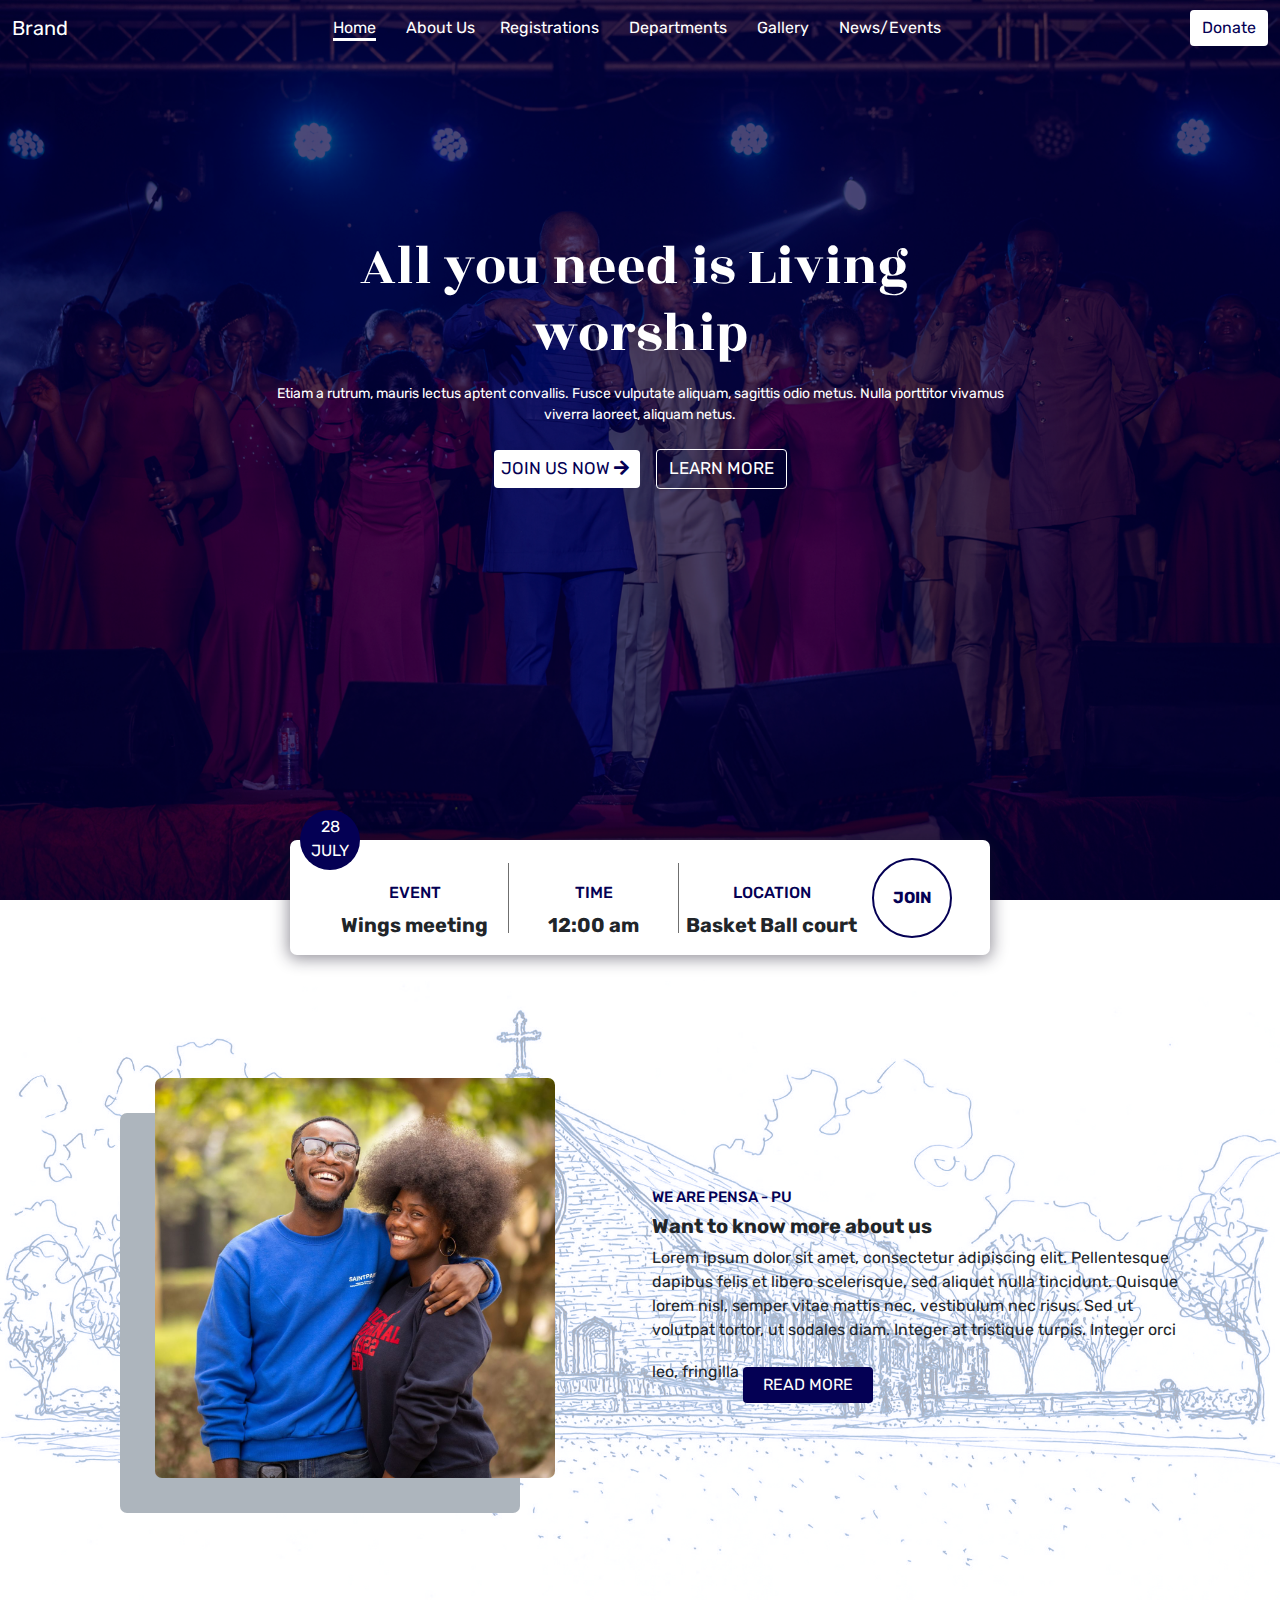
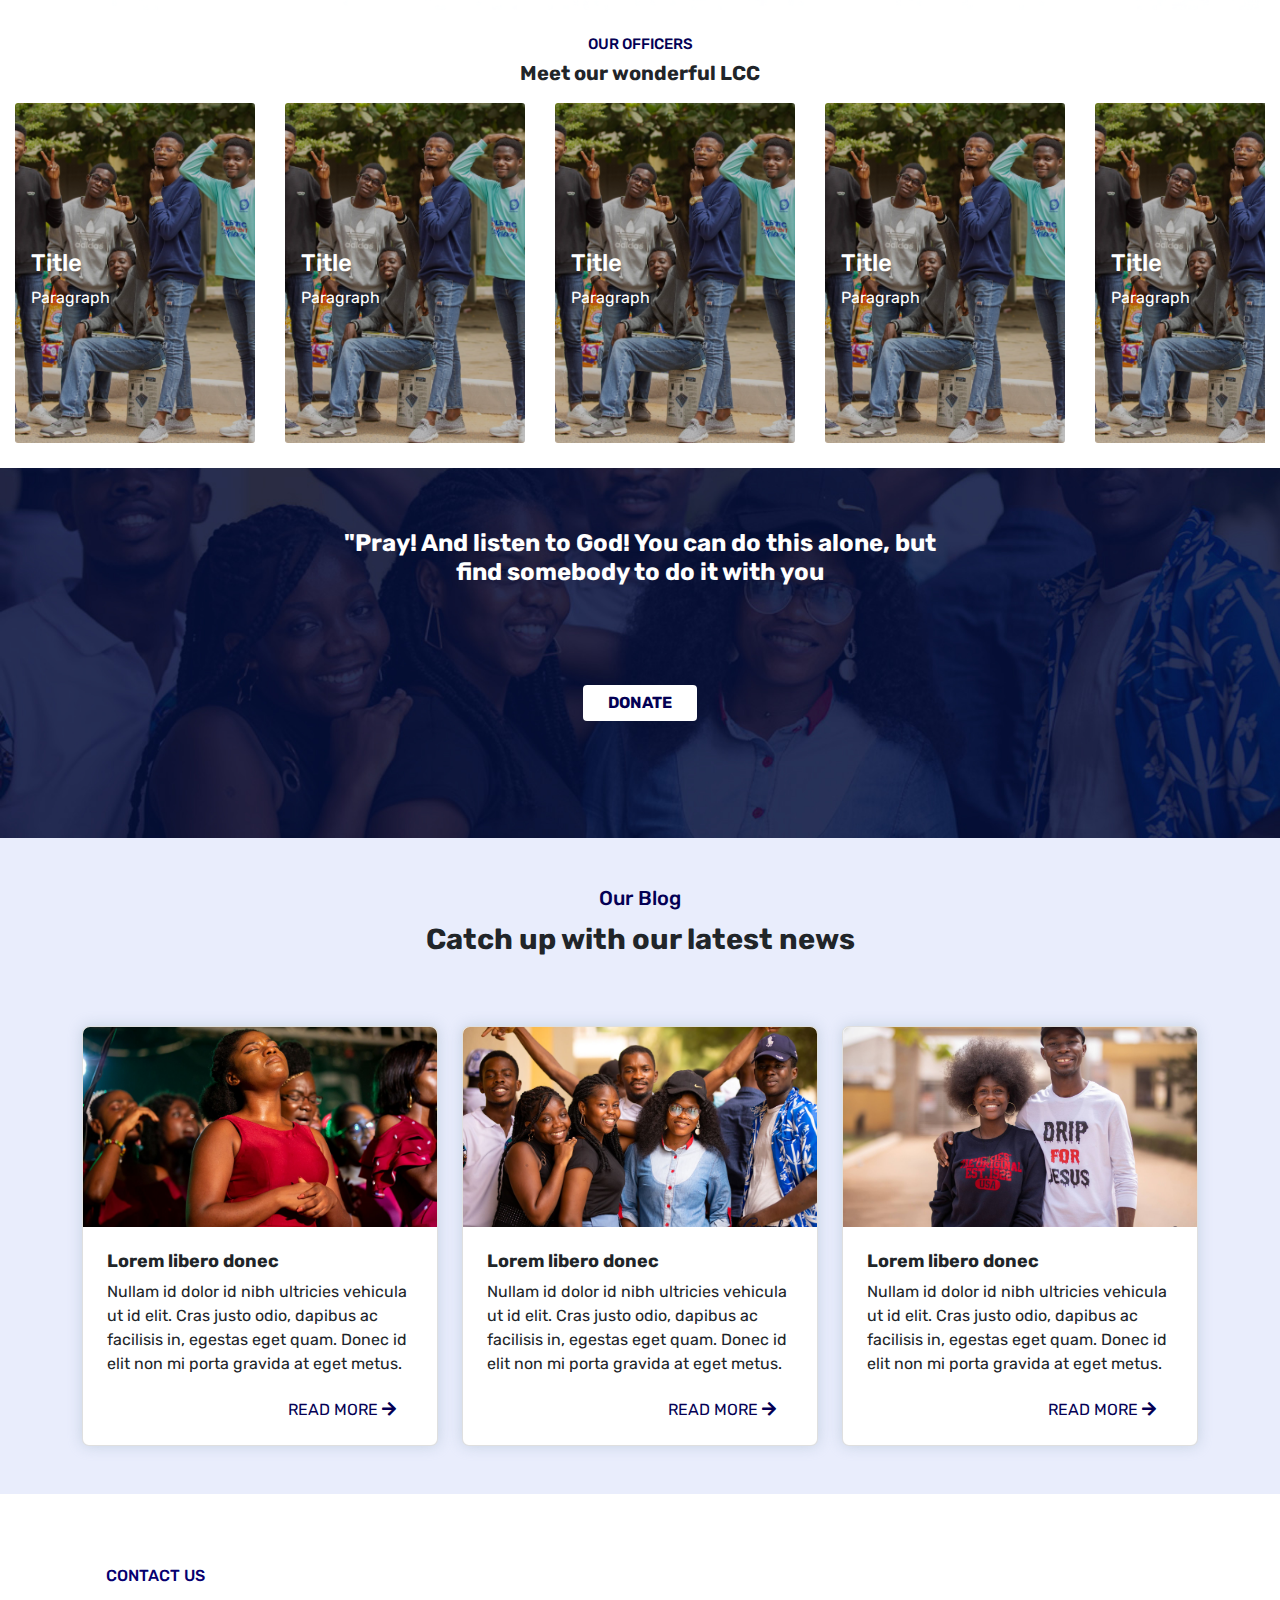
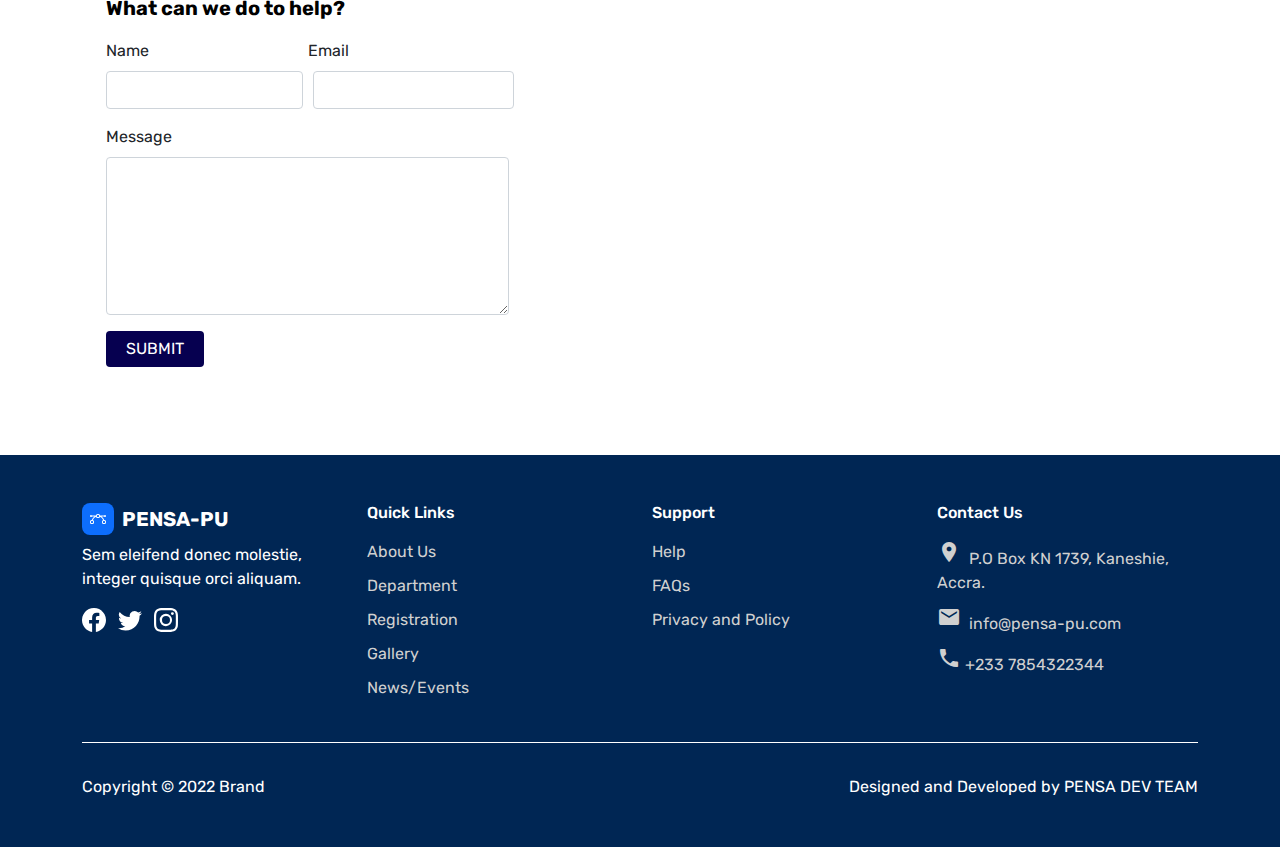
==== index.html @ 888c059c "new file:   assets/bootstrap/css/bootstrap.min.css 	new file:   assets/bootstrap/js/bootstrap.min.js" ====
<!DOCTYPE html>
<html lang="en" style="width: 100%;">

<head>
    <meta charset="utf-8">
    <meta name="viewport" content="width=device-width, initial-scale=1.0, shrink-to-fit=no">
    <title>PENSA PU</title>
    <link rel="stylesheet" href="assets/bootstrap/css/bootstrap.min.css">
    <link rel="stylesheet" href="https://fonts.googleapis.com/css?family=Abril+Fatface&amp;display=swap">
    <link rel="stylesheet" href="https://fonts.googleapis.com/css?family=Rozha+One&amp;display=swap">
    <link rel="stylesheet" href="https://fonts.googleapis.com/css?family=Rubik&amp;display=swap">
    <link rel="stylesheet" href="assets/fonts/fontawesome-all.min.css">
    <link rel="stylesheet" href="assets/fonts/material-icons.min.css">
    <link rel="stylesheet" href="assets/css/Articles-Cards.css">
    <link rel="stylesheet" href="assets/css/Footer-Multi-Column.css">
    <link rel="stylesheet" href="assets/css/styles.css">
</head>

<body>
    <section style="width: 100%;display: flex;align-items: center;justify-content: center;flex-direction: column;">
        <section id="banner">
            <nav class="navbar navbar-light navbar-expand-md">
                <div class="container-fluid"><a class="navbar-brand" href="#" style="color: var(--bs-white);">Brand</a><button data-bs-toggle="collapse" class="navbar-toggler" data-bs-target="#navcol-1"><span class="visually-hidden">Toggle navigation</span><span class="navbar-toggler-icon"></span></button>
                    <div class="collapse navbar-collapse" id="navcol-1">
                        <ul class="navbar-nav mx-auto">
                            <li class="nav-item"><a class="nav-link active" href="#" style="padding-right: 0px;padding-left: 0px;margin-right: 15px;color: var(--bs-white);">Home</a></li>
                            <li class="nav-item"><a class="nav-link" href="#" style="padding-left: 0px;margin-left: 15px;padding-right: 0px;margin-right: 10px;color: var(--bs-white);">About Us</a></li>
                            <li class="nav-item"><a class="nav-link" href="#" style="padding-left: 0px;padding-right: 0px;margin-right: 15px;margin-left: 15px;color: var(--bs-white);">Registrations</a></li>
                            <li class="nav-item"><a class="nav-link" href="#" style="padding-left: 0px;padding-right: 0px;margin-right: 15px;margin-left: 15px;color: var(--bs-white);">Departments</a></li>
                            <li class="nav-item"><a class="nav-link" href="#" style="padding-right: 0px;padding-left: 0px;margin-right: 15px;margin-left: 15px;color: var(--bs-white);">Gallery</a></li>
                            <li class="nav-item"><a class="nav-link" href="#" style="padding-right: 0px;padding-left: 0px;margin-left: 15px;color: var(--bs-white);">News/Events</a></li>
                        </ul><button class="btn btn-primary" type="button" style="color: #040054;background: #ffffff;border-width: 0px;">Donate</button>
                    </div>
                </div>
            </nav>
            <section class="py-4 py-xl-5" style="margin-top: 130px;">
                <div class="container h-100">
                    <div class="row h-100">
                        <div class="col-md-10 col-xl-8 text-center d-flex d-sm-flex d-md-flex justify-content-center align-items-center mx-auto justify-content-md-start align-items-md-center justify-content-xl-center">
                            <div>
                                <h1 class="mb-3" style="color: rgb(255,255,255);font-family: 'Rozha One', serif;font-size: 55.52px;">All you need is Living&nbsp;<br>worship</h1>
                                <p class="mb-4" style="color: rgb(255,255,255);font-size: 14px;font-family: Rubik, sans-serif;">Etiam a rutrum, mauris lectus aptent convallis. Fusce vulputate aliquam, sagittis odio metus. Nulla porttitor vivamus viverra laoreet, aliquam netus.</p><button class="btn" style="background: rgb(255,255,255);color: #040054;font-family: Rubik, sans-serif;padding-right: 7px;padding-left: 7px;margin-right: 8px;font-size: 17px;border-width: 0px;border-color: #040054;">JOIN US NOW&nbsp;<i class="fas fa-arrow-right"></i>&nbsp;</button><button class="btn right" type="button" style="color: rgb(255,255,255);border-color: var(--bs-white);font-size: 17px;font-family: Rubik, sans-serif;margin-left: 8px;">LEARN MORE</button>
                            </div>
                        </div>
                    </div>
                </div>
            </section>
        </section>
        <div class="news">
            <div style="height: 60px;width: 60px;align-items: center;justify-items: center;display: flex;border-radius: 50%;background-color: #040054;margin-top: -115px;padding: 11px;padding-top: 25px;">
                <p style="font-family: Rubik, sans-serif;color: rgb(255,255,255);text-align: center;">28<br>JULY</p>
            </div>
            <div style="width: 173px;height: 70px;padding: 5px;padding-top: 20px;border-width: 0px;border-style: solid;border-right-width: 1px;border-right-color: rgb(111,111,111);padding-right: 20px;margin-left: -24px;">
                <h6 class="event-title" style="color: rgb(4,0,84);">EVENT</h6>
                <p class="event-details">Wings meeting</p>
            </div>
            <div style="width: 170px;height: 70px;padding: 5px;padding-top: 20px;border-width: 0px;border-style: solid;border-right-width: 1px;border-right-color: #6f6f6f;">
                <h6 style="color: rgb(4,0,84);font-family: Rubik, sans-serif;text-align: center;">TIME</h6>
                <p class="event-details">12:00 am</p>
            </div>
            <div style="width: 185px;height: 70px;padding: 5px;padding-top: 20px;border-width: 0px;border-style: solid;border-right-width: 0px;border-right-color: rgb(0,0,0);">
                <h6 style="color: rgb(4,0,84);font-family: Rubik, sans-serif;text-align: center;">LOCATION</h6>
                <p class="event-details">Basket Ball court</p>
            </div><button class="btn btn-primary" type="button" style="height: 80px;width: 80px;border-radius: 50%;background: transparent;border: 2px solid rgb(4,0,84);margin-left: 8px;justify-content: center;padding-top: 26px;padding-bottom: 26px;color: #040054;text-align: center;font-weight: bold;padding-right: 19px;padding-left: 19px;">JOIN</button>
        </div>
    </section>
    <section class="about-us" style="width: 100%;padding: 15px;background: url(&quot;assets/img/church%20Illustration%203_035225.png&quot;) center / cover no-repeat;">
        <div class="container">
            <div class="row">
                <div class="col-md-6">
                    <div class="image-top">
                        <div class="down-layer"></div>
                        <div class="top-layer"></div>
                    </div>
                </div>
                <div class="col-md-6" style="align-items: center;justify-content: center;display: flex;">
                    <div>
                        <h6 style="font-size: 15px;color: rgb(4,0,84);">WE ARE PENSA - PU</h6>
                        <h5 style="font-weight: bold;">Want to know more about us</h5>Lorem ipsum dolor sit amet, consectetur adipiscing elit. Pellentesque dapibus felis et libero scelerisque, sed aliquet nulla tincidunt. Quisque lorem nisl, semper vitae mattis nec, vestibulum nec risus. Sed ut volutpat tortor, ut sodales diam. Integer at tristique turpis. Integer orci leo, fringilla

<button class="btn btn-primary" type="button" style="background: rgb(4,0,84);margin-top: 25px;padding-right: 20px;padding-left: 20px;border-width: 0px;">READ MORE</button>
                    </div>
                </div>
            </div>
        </div>
    </section>
    <section style="padding: 15px;">
        <div style="width: 100%;display: flex;flex-direction: column;align-items: center;padding: 10px;">
            <h6 style="font-size: 15px;color: #040054;">OUR OFFICERS</h6>
            <h5 style="font-weight: bold;">Meet our wonderful LCC</h5>
        </div>
        <div class="image-scroll">
            <div class="card overlay"><img class="card-img w-100 d-block" src="assets/img/casual%20sunday-10.jpg">
                <div class="card-img-overlay text-overlay" style="top: 130px;">
                    <h4 style="color: var(--bs-white);">Title</h4>
                    <p style="color: var(--bs-white);">Paragraph</p>
                </div>
            </div>
            <div class="card overlay"><img class="card-img w-100 d-block" src="assets/img/casual%20sunday-10.jpg">
                <div class="card-img-overlay text-overlay">
                    <h4 style="color: var(--bs-white);">Title</h4>
                    <p style="color: var(--bs-white);">Paragraph</p>
                </div>
            </div>
            <div class="card overlay"><img class="card-img w-100 d-block" src="assets/img/casual%20sunday-10.jpg">
                <div class="card-img-overlay text-overlay">
                    <h4>Title</h4>
                    <p>Paragraph</p>
                </div>
            </div>
            <div class="card overlay"><img class="card-img w-100 d-block" src="assets/img/casual%20sunday-10.jpg">
                <div class="card-img-overlay text-overlay">
                    <h4>Title</h4>
                    <p>Paragraph</p>
                </div>
            </div>
            <div class="card overlay"><img class="card-img w-100 d-block" src="assets/img/casual%20sunday-10.jpg">
                <div class="card-img-overlay text-overlay">
                    <h4>Title</h4>
                    <p>Paragraph</p>
                </div>
            </div>
            <div class="card overlay"><img class="card-img w-100 d-block" src="assets/img/casual%20sunday-10.jpg">
                <div class="card-img-overlay text-overlay">
                    <h4>Title</h4>
                    <p>Paragraph</p>
                </div>
            </div>
            <div class="card overlay"><img class="card-img w-100 d-block" src="assets/img/casual%20sunday-10.jpg">
                <div class="card-img-overlay text-overlay">
                    <h4>Title</h4>
                    <p>Paragraph</p>
                </div>
            </div>
        </div>
    </section>
    <section style="width: 100%;height: 370px;display: flex;flex-direction: column;">
        <div class="donate-image"></div>
        <div class="donate-container" style="color: var(--bs-white);margin-top: -309px;">
            <h4 style="text-align: center;font-weight: bold;">"Pray! And listen to God! You can do this alone, but<br>find somebody to do it with you</h4><button class="btn" type="button" style="background: #ffffff;border-style: none;margin-top: 90px;color: #040054;padding-right: 25px;padding-left: 25px;font-weight: bold;">DONATE</button>
        </div>
    </section>
    <section style="width: 100%;background: #e9edfc;">
        <div class="container py-4 py-xl-5">
            <div class="row mb-5">
                <div class="col-md-8 col-xl-6 text-center mx-auto">
                    <h5 style="color: #040054;">Our Blog</h5>
                    <p class="w-lg-50" style="font-size: 29px;font-weight: bold;">Catch up with our latest news</p>
                </div>
            </div>
            <div class="row gy-4 row-cols-1 row-cols-md-2 row-cols-xl-3">
                <div class="col">
                    <div class="card thumbnail" style="box-shadow: 0px 0px 14px rgba(156,177,198,0.48);"><img class="card-img-top w-100 d-block fit-cover" style="height: 200px;border-top-left-radius: 7px;border-top-right-radius: 7px;" src="assets/img/GloryFest%202021_144.jpg">
                        <div class="card-body p-4">
                            <h4 class="card-title" style="font-size: 18px;font-weight: bold;">Lorem libero donec</h4>
                            <p class="card-text">Nullam id dolor id nibh ultricies vehicula ut id elit. Cras justo odio, dapibus ac facilisis in, egestas eget quam. Donec id elit non mi porta gravida at eget metus.</p>
                            <div style="float: right;"><button class="btn btn-primary" type="button" style="color: #040054;background: var(--bs-white);border-style: none;width: 142px;">READ MORE&nbsp;<i class="fas fa-arrow-right"></i></button></div>
                        </div>
                    </div>
                </div>
                <div class="col">
                    <div class="card thumbnail" style="box-shadow: 0px 0px 14px rgba(156,177,198,0.48);"><img class="card-img-top w-100 d-block fit-cover" style="height: 200px;border-top-left-radius: 7px;border-top-right-radius: 7px;" src="assets/img/IMG_6156.jpg">
                        <div class="card-body p-4">
                            <h4 class="card-title" style="font-size: 18px;font-weight: bold;">Lorem libero donec</h4>
                            <p class="card-text">Nullam id dolor id nibh ultricies vehicula ut id elit. Cras justo odio, dapibus ac facilisis in, egestas eget quam. Donec id elit non mi porta gravida at eget metus.</p>
                            <div style="float: right;"><button class="btn btn-primary" type="button" style="color: #040054;background: var(--bs-white);border-style: none;width: 142px;">READ MORE&nbsp;<i class="fas fa-arrow-right"></i></button></div>
                        </div>
                    </div>
                </div>
                <div class="col">
                    <div class="card thumbnail" style="box-shadow: 0px 0px 14px rgba(156,177,198,0.48);"><img class="card-img-top w-100 d-block fit-cover" style="height: 200px;border-top-left-radius: 7px;border-top-right-radius: 7px;" src="assets/img/IMG_6501.jpg">
                        <div class="card-body p-4">
                            <h4 class="card-title" style="font-size: 18px;font-weight: bold;">Lorem libero donec</h4>
                            <p class="card-text">Nullam id dolor id nibh ultricies vehicula ut id elit. Cras justo odio, dapibus ac facilisis in, egestas eget quam. Donec id elit non mi porta gravida at eget metus.</p>
                            <div style="float: right;"><button class="btn btn-primary" type="button" style="color: #040054;background: var(--bs-white);border-style: none;width: 142px;">READ MORE&nbsp;<i class="fas fa-arrow-right"></i></button></div>
                        </div>
                    </div>
                </div>
            </div>
        </div>
    </section>
    <section style="width: 100%;">
        <section class="position-relative py-4 py-xl-5">
            <div class="container position-relative">
                <div class="row">
                    <div class="col-md-6 col-xl-5">
                        <div>
                            <form class="p-3 p-xl-4" method="post">
                                <h6 style="color: rgb(6,0,112);">CONTACT US</h6>
                                <p class="text-muted contact_us" style="font-size: 20px;font-weight: bold;">What can we do to help?</p>
                                <div style="display: flex;align-items: center;justify-content: space-between;">
                                    <div class="mb-3" style="margin-right: 5px;"><label class="form-label" for="name">Name</label><input class="form-control" type="text" id="name" name="name"></div>
                                    <div class="mb-3"><label class="form-label" for="email">Email</label><input class="form-control" type="email" id="email" name="email" style="margin-left: 5px;"></div>
                                </div>
                                <div class="mb-3"><label class="form-label" for="message">Message</label><textarea class="form-control" id="message" name="message" rows="6"></textarea></div>
                                <div class="mb-3"><button class="btn btn-primary" type="submit" style="background: rgb(6,0,80);border-style: none;padding-right: 20px;padding-left: 20px;">SUBMIT</button></div>
                            </form>
                        </div>
                    </div>
                    <div class="col-xl-6 offset-xl-1"><iframe allowfullscreen="" frameborder="0" loading="lazy" src="https://www.google.com/maps/embed/v1/place?key=AIzaSyAhv3pfiqDuonpS5TIhpDbh3Dv4DKZi6qI&amp;q=Pentecost+University%2CAccra%2C+Ghana&amp;zoom=13" width="100%" height="100%"></iframe></div>
                </div>
            </div>
        </section>
    </section>
    <footer style="width: 100%;background: #002654;color: rgb(255,255,255);">
        <div class="container py-4 py-lg-5" style="color: #ffffff;">
            <div class="row justify-content-center">
                <div class="col">
                    <div class="fw-bold d-flex align-items-center mb-2"><span class="bs-icon-sm bs-icon-rounded bs-icon-primary d-flex justify-content-center align-items-center bs-icon me-2"><svg xmlns="http://www.w3.org/2000/svg" width="1em" height="1em" fill="currentColor" viewBox="0 0 16 16" class="bi bi-bezier">
                                <path fill-rule="evenodd" d="M0 10.5A1.5 1.5 0 0 1 1.5 9h1A1.5 1.5 0 0 1 4 10.5v1A1.5 1.5 0 0 1 2.5 13h-1A1.5 1.5 0 0 1 0 11.5v-1zm1.5-.5a.5.5 0 0 0-.5.5v1a.5.5 0 0 0 .5.5h1a.5.5 0 0 0 .5-.5v-1a.5.5 0 0 0-.5-.5h-1zm10.5.5A1.5 1.5 0 0 1 13.5 9h1a1.5 1.5 0 0 1 1.5 1.5v1a1.5 1.5 0 0 1-1.5 1.5h-1a1.5 1.5 0 0 1-1.5-1.5v-1zm1.5-.5a.5.5 0 0 0-.5.5v1a.5.5 0 0 0 .5.5h1a.5.5 0 0 0 .5-.5v-1a.5.5 0 0 0-.5-.5h-1zM6 4.5A1.5 1.5 0 0 1 7.5 3h1A1.5 1.5 0 0 1 10 4.5v1A1.5 1.5 0 0 1 8.5 7h-1A1.5 1.5 0 0 1 6 5.5v-1zM7.5 4a.5.5 0 0 0-.5.5v1a.5.5 0 0 0 .5.5h1a.5.5 0 0 0 .5-.5v-1a.5.5 0 0 0-.5-.5h-1z"></path>
                                <path d="M6 4.5H1.866a1 1 0 1 0 0 1h2.668A6.517 6.517 0 0 0 1.814 9H2.5c.123 0 .244.015.358.043a5.517 5.517 0 0 1 3.185-3.185A1.503 1.503 0 0 1 6 5.5v-1zm3.957 1.358A1.5 1.5 0 0 0 10 5.5v-1h4.134a1 1 0 1 1 0 1h-2.668a6.517 6.517 0 0 1 2.72 3.5H13.5c-.123 0-.243.015-.358.043a5.517 5.517 0 0 0-3.185-3.185z"></path>
                            </svg></span><span style="font-size: 20px;">PENSA-PU</span></div>
                    <p class="text-muted copyright">Sem eleifend donec molestie, integer quisque orci aliquam.</p>
                    <ul class="list-inline mb-0">
                        <li class="list-inline-item"><svg xmlns="http://www.w3.org/2000/svg" width="1em" height="1em" fill="currentColor" viewBox="0 0 16 16" class="bi bi-facebook" style="font-size: 24px;">
                                <path d="M16 8.049c0-4.446-3.582-8.05-8-8.05C3.58 0-.002 3.603-.002 8.05c0 4.017 2.926 7.347 6.75 7.951v-5.625h-2.03V8.05H6.75V6.275c0-2.017 1.195-3.131 3.022-3.131.876 0 1.791.157 1.791.157v1.98h-1.009c-.993 0-1.303.621-1.303 1.258v1.51h2.218l-.354 2.326H9.25V16c3.824-.604 6.75-3.934 6.75-7.951z"></path>
                            </svg></li>
                        <li class="list-inline-item"><svg xmlns="http://www.w3.org/2000/svg" width="1em" height="1em" fill="currentColor" viewBox="0 0 16 16" class="bi bi-twitter" style="font-size: 24px;">
                                <path d="M5.026 15c6.038 0 9.341-5.003 9.341-9.334 0-.14 0-.282-.006-.422A6.685 6.685 0 0 0 16 3.542a6.658 6.658 0 0 1-1.889.518 3.301 3.301 0 0 0 1.447-1.817 6.533 6.533 0 0 1-2.087.793A3.286 3.286 0 0 0 7.875 6.03a9.325 9.325 0 0 1-6.767-3.429 3.289 3.289 0 0 0 1.018 4.382A3.323 3.323 0 0 1 .64 6.575v.045a3.288 3.288 0 0 0 2.632 3.218 3.203 3.203 0 0 1-.865.115 3.23 3.23 0 0 1-.614-.057 3.283 3.283 0 0 0 3.067 2.277A6.588 6.588 0 0 1 .78 13.58a6.32 6.32 0 0 1-.78-.045A9.344 9.344 0 0 0 5.026 15z"></path>
                            </svg></li>
                        <li class="list-inline-item"><svg xmlns="http://www.w3.org/2000/svg" width="1em" height="1em" fill="currentColor" viewBox="0 0 16 16" class="bi bi-instagram" style="font-size: 24px;">
                                <path d="M8 0C5.829 0 5.556.01 4.703.048 3.85.088 3.269.222 2.76.42a3.917 3.917 0 0 0-1.417.923A3.927 3.927 0 0 0 .42 2.76C.222 3.268.087 3.85.048 4.7.01 5.555 0 5.827 0 8.001c0 2.172.01 2.444.048 3.297.04.852.174 1.433.372 1.942.205.526.478.972.923 1.417.444.445.89.719 1.416.923.51.198 1.09.333 1.942.372C5.555 15.99 5.827 16 8 16s2.444-.01 3.298-.048c.851-.04 1.434-.174 1.943-.372a3.916 3.916 0 0 0 1.416-.923c.445-.445.718-.891.923-1.417.197-.509.332-1.09.372-1.942C15.99 10.445 16 10.173 16 8s-.01-2.445-.048-3.299c-.04-.851-.175-1.433-.372-1.941a3.926 3.926 0 0 0-.923-1.417A3.911 3.911 0 0 0 13.24.42c-.51-.198-1.092-.333-1.943-.372C10.443.01 10.172 0 7.998 0h.003zm-.717 1.442h.718c2.136 0 2.389.007 3.232.046.78.035 1.204.166 1.486.275.373.145.64.319.92.599.28.28.453.546.598.92.11.281.24.705.275 1.485.039.843.047 1.096.047 3.231s-.008 2.389-.047 3.232c-.035.78-.166 1.203-.275 1.485a2.47 2.47 0 0 1-.599.919c-.28.28-.546.453-.92.598-.28.11-.704.24-1.485.276-.843.038-1.096.047-3.232.047s-2.39-.009-3.233-.047c-.78-.036-1.203-.166-1.485-.276a2.478 2.478 0 0 1-.92-.598 2.48 2.48 0 0 1-.6-.92c-.109-.281-.24-.705-.275-1.485-.038-.843-.046-1.096-.046-3.233 0-2.136.008-2.388.046-3.231.036-.78.166-1.204.276-1.486.145-.373.319-.64.599-.92.28-.28.546-.453.92-.598.282-.11.705-.24 1.485-.276.738-.034 1.024-.044 2.515-.045v.002zm4.988 1.328a.96.96 0 1 0 0 1.92.96.96 0 0 0 0-1.92zm-4.27 1.122a4.109 4.109 0 1 0 0 8.217 4.109 4.109 0 0 0 0-8.217zm0 1.441a2.667 2.667 0 1 1 0 5.334 2.667 2.667 0 0 1 0-5.334z"></path>
                            </svg></li>
                    </ul>
                </div>
                <div class="col-sm-4 col-md-3 text-center text-lg-start d-flex flex-column item">
                    <h3 class="fs-6">Quick Links</h3>
                    <ul class="list-unstyled">
                        <li class="footer"><a class="link-secondary" href="#">About Us</a></li>
                        <li class="footer"><a class="link-secondary" href="#">Department</a></li>
                        <li class="footer"><a class="link-secondary" href="#">Registration</a></li>
                        <li class="footer"><a class="link-secondary" href="#">Gallery</a></li>
                        <li class="footer"><a class="link-secondary" href="#">News/Events</a></li>
                    </ul>
                </div>
                <div class="col-sm-4 col-md-3 text-center text-lg-start d-flex flex-column item">
                    <h3 class="fs-6">Support</h3>
                    <ul class="list-unstyled">
                        <li class="footer"><a class="link-secondary" href="#">Help</a></li>
                        <li class="footer"><a class="link-secondary" href="#">FAQs</a></li>
                        <li class="footer"><a class="link-secondary" href="#">Privacy and Policy</a></li>
                    </ul>
                </div>
                <div class="col-sm-4 col-md-3 text-center text-lg-start d-flex flex-column item">
                    <h3 class="fs-6">Contact Us</h3>
                    <ul class="list-unstyled">
                        <li class="footer"><a class="link-secondary" href="#"><i class="material-icons">location_on</i>&nbsp; P.O Box KN 1739, Kaneshie, Accra.</a></li>
                        <li class="footer"><a class="link-secondary" href="#"><i class="material-icons">email</i>&nbsp; info@pensa-pu.com</a></li>
                        <li class="footer"><a class="link-secondary" href="#"><i class="material-icons">call</i>&nbsp;+233 7854322344</a></li>
                    </ul>
                </div>
            </div>
            <hr style="opacity: 1;color: #ffffff;">
            <div class="d-flex justify-content-between align-items-center pt-3">
                <p class="text-muted mb-0 footer">Copyright © 2022 Brand</p>
                <p class="text-muted mb-0 footer">Designed and Developed by PENSA DEV TEAM</p>
            </div>
        </div>
    </footer>
    <script src="assets/bootstrap/js/bootstrap.min.js"></script>
</body>

</html>
---- assets/css/Articles-Cards.css ----
.fit-cover {
  object-fit: cover;
}

.thumbnail {
  border-radius: 7px;
}

.thumbnail {
  border-radius: 7px;
}

.thumbnail {
  border-radius: 7px;
  height: 420px;
}
---- assets/css/Footer-Multi-Column.css ----
.bs-icon {
  --bs-icon-size: .75rem;
  display: flex;
  flex-shrink: 0;
  justify-content: center;
  align-items: center;
  font-size: var(--bs-icon-size);
  width: calc(var(--bs-icon-size) * 2);
  height: calc(var(--bs-icon-size) * 2);
  color: var(--bs-primary);
}

.bs-icon-xs {
  --bs-icon-size: 1rem;
  width: calc(var(--bs-icon-size) * 1.5);
  height: calc(var(--bs-icon-size) * 1.5);
}

.bs-icon-sm {
  --bs-icon-size: 1rem;
}

.bs-icon-md {
  --bs-icon-size: 1.5rem;
}

.bs-icon-lg {
  --bs-icon-size: 2rem;
}

.bs-icon-xl {
  --bs-icon-size: 2.5rem;
}

.bs-icon.bs-icon-primary {
  color: var(--bs-white);
  background: var(--bs-primary);
}

.bs-icon.bs-icon-primary-light {
  color: var(--bs-primary);
  background: rgba(var(--bs-primary-rgb), .2);
}

.bs-icon.bs-icon-semi-white {
  color: var(--bs-primary);
  background: rgba(255, 255, 255, .5);
}

.bs-icon.bs-icon-rounded {
  border-radius: .5rem;
}

.bs-icon.bs-icon-circle {
  border-radius: 50%;
}

.text-muted.copyright {
  --bs-text-opacity: 1;
  color: #ffffff!important;
}

.list-unstyled {
  padding-left: 0;
  list-style: none;
}
---- assets/css/styles.css ----
a.nav-link.otherpages:hover::before {
  transform: scaleX(1);
}

a.nav-link.otherpages::before {
  content: '';
  position: absolute;
  width: 100%;
  height: 3px;
  bottom: 7px;
  left: 0px;
  background-color: #040054;
  transform: scaleX(0);
  transition: transform 0.3s ease;
}

a.nav-link.active.otherpages::before {
  content: '';
  position: absolute;
  width: 100%;
  height: 3px;
  bottom: 7px;
  left: 0px;
  background-color: #040054;
  transform: scaleX(1);
  transition: transform 0.3s ease;
}

a.nav-link:hover::before {
  transform: scaleX(1);
}

a.nav-link::before {
  content: '';
  position: absolute;
  width: 100%;
  height: 3px;
  bottom: 7px;
  left: 0px;
  background-color: #ffffff;
  transform: scaleX(0);
  transition: transform 0.3s ease;
}

a.nav-link.active::before {
  content: '';
  position: absolute;
  width: 100%;
  height: 3px;
  bottom: 7px;
  left: 0px;
  background-color: #ffffff;
  transform: scaleX(1);
  transition: transform 0.3s ease;
}

#banner {
  width: 100%;
  height: 100vh;
}

.navbar-light .navbar-nav .nav-link.active, .navbar-light .navbar-nav .show > .nav-link {
  position: relative;
  display: inline-block;
  color: rgba(0,0,0,.9);
}

.navbar-light .navbar-nav .nav-link:focus, .navbar-light .navbar-nav .nav-link:hover {
  color: rgba(0,0,0,.7);
}

.navbar-light .navbar-nav .nav-link {
  position: relative;
  display: inline-block;
}

button.btn.fs-5.py-2.px-4.right:hover {
}

.right:hover {
}

#banner {
  background: url("../../assets/img/image-1.png") center / cover no-repeat;
}

body {
  font-family: 'Rubik';
  width: 100%;
}

.card.overlay {
  margin-right: 30px;
  min-width: 240px;
  border-width: 0px;
  height: 340px;
}

.card-img {
  object-fit: cover;
  object-position: center;
  height: 340px;
  filter: brightness(75%);
}

.donate-container {
  display: flex;
  align-items: center;
  justify-content: center;
  flex-direction: column;
}

.donate-image {
  height: 370px;
  width: 100%;
  background: url("../../assets/img/image-4.jpg") center / cover;
}

.text-muted.contact_us {
  --bs-text-opacity: 1;
  color: #000000!important;
}

.link-secondary {
  color: #d0d0d0;
  text-decoration: none;
  margin-top: 10px;
}

.link-secondary:hover, .link-secondary:focus {
  color: #ffffff;
}

li.footer {
  margin-top: 10px;
  margin-bottom: 10px;
}

.text-muted.mb-0.footer {
  color: #ffffff!important;
}

.image-top {
  display: flex;
  align-items: center;
  justify-content: center;
  height: 600px;
  flex-direction: column;
}

.down-layer {
  background: var(--bs-gray-500);
  height: 300px;
  width: 300px;
  border-radius: 7px;
  margin-bottom: -280px;
  margin-right: 70px;
}

.top-layer {
  background: url(../../assets/img/image-2.jpg) center/ cover no-repeat;
  height: 300px;
  width: 300px;
  border-radius: 7px;
}

@media (min-width: 992px) {
  .down-layer {
    background: var(--bs-gray-500);
    height: 400px;
    width: 400px;
    border-radius: 7px;
    margin-bottom: -435px;
    margin-right: 70px;
  }
}

@media (min-width: 992px) {
  .top-layer {
    background: url(../../assets/img/image-2.jpg) center/ cover no-repeat;
    height: 400px;
    width: 400px;
    border-radius: 7px;
  }
}

.news {
  height: 115px;
  min-height: 100px;
  width: 362px;
  display: flex;
  align-items: center;
  background: var(--bs-white);
  margin-top: -10px;
  box-shadow: 0px 2px 16px 2px rgba(26,22,42,0.46);
  padding: 10px;
  margin-bottom: 25px;
  text-align: center;
}

@media (min-width: 576px) {
  .news {
    width: 540px;
    border-radius: 7px;
    margin-top: -60px;
  }
}

@media (min-width: 768px) {
  .news {
    width: 660px;
  }
}

@media (min-width: 992px) {
  .news {
    width: 700px;
  }
}

.event-details {
  font-weight: bold;
  font-size: 15px;
}

@media (min-width: 768px) {
  .event-details {
    font-weight: bold;
    font-size: 20px;
  }
}

.image-scroll {
  overflow-x: auto;
  display: flex;
  height: 350px;
}

.text-overlay {
  top: 130px;
  color: var(--bs-white);
  height: 100px;
}

.image-scroll::-webkit-scrollbar {
  width: 0px;
}
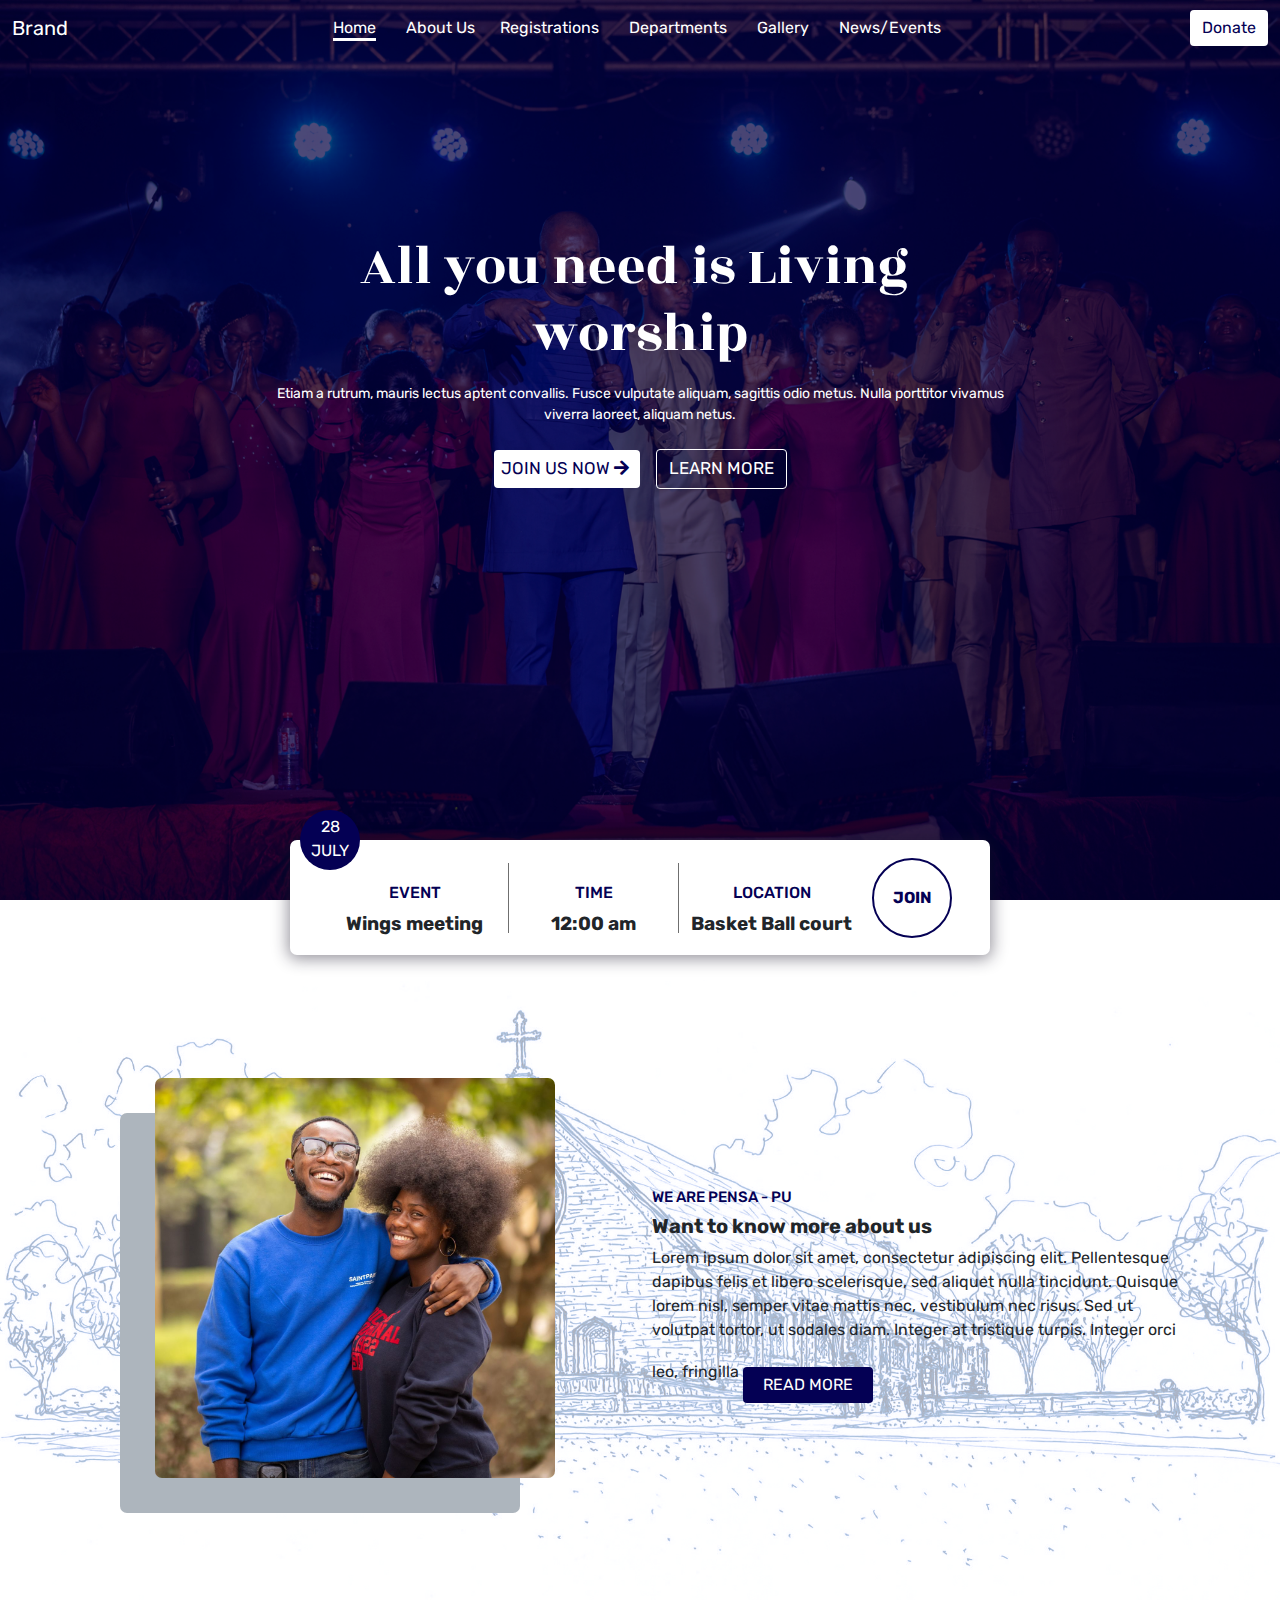
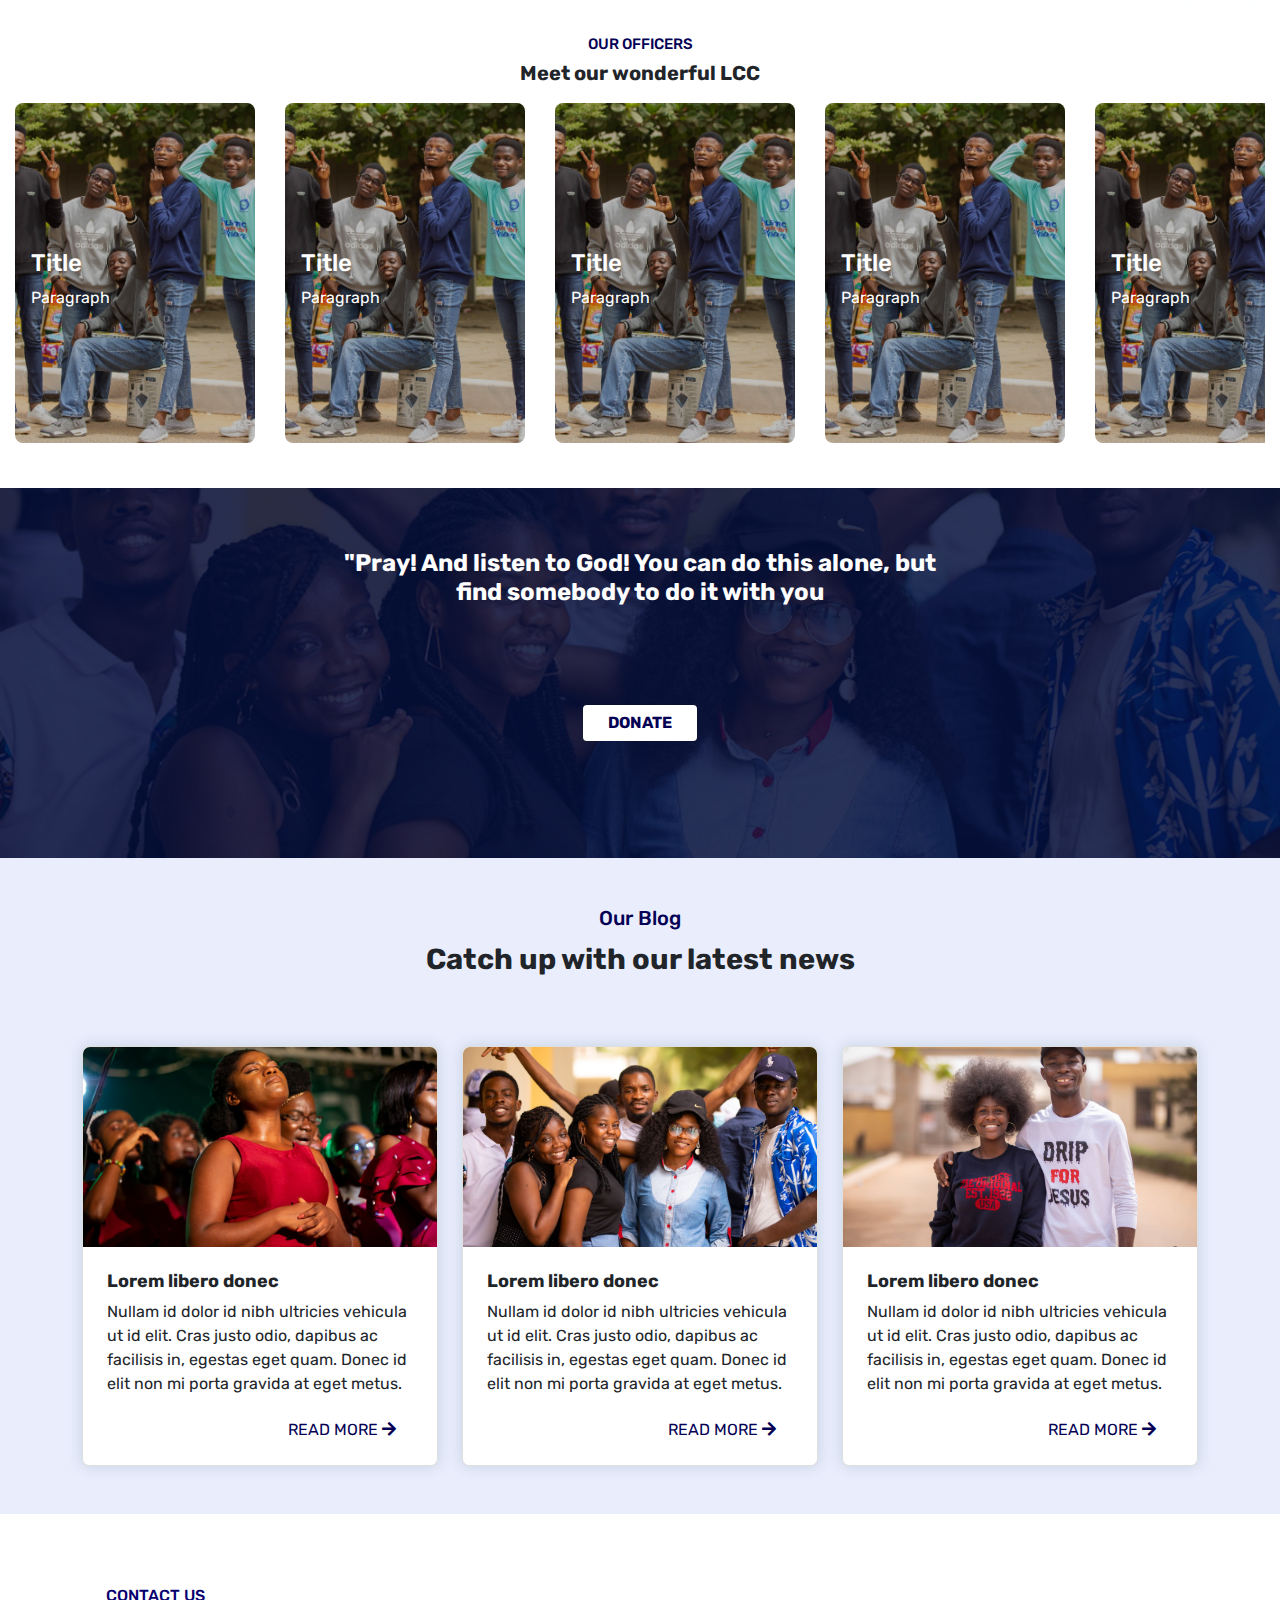
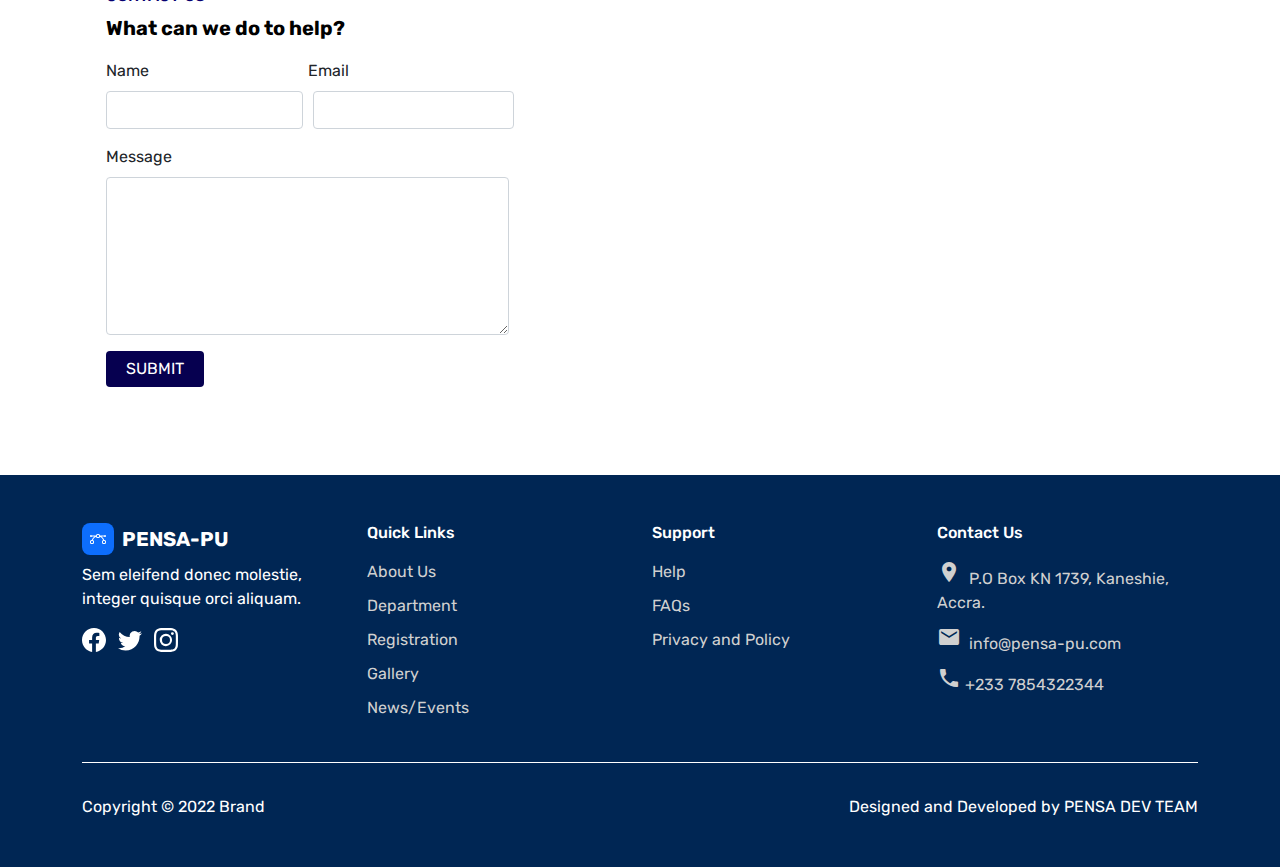
==== commit 2d0f4110: "new file:   about_us.html 	modified:   assets/css/Articles-Cards.css 	new file:   assets/css/Feature" ====
--- a/index.html
+++ b/index.html
@@ -12,6 +12,7 @@
     <link rel="stylesheet" href="assets/fonts/fontawesome-all.min.css">
     <link rel="stylesheet" href="assets/fonts/material-icons.min.css">
     <link rel="stylesheet" href="assets/css/Articles-Cards.css">
+    <link rel="stylesheet" href="assets/css/Features-Image.css">
     <link rel="stylesheet" href="assets/css/Footer-Multi-Column.css">
     <link rel="stylesheet" href="assets/css/styles.css">
 </head>
@@ -20,16 +21,16 @@
     <section style="width: 100%;display: flex;align-items: center;justify-content: center;flex-direction: column;">
         <section id="banner">
             <nav class="navbar navbar-light navbar-expand-md">
-                <div class="container-fluid"><a class="navbar-brand" href="#" style="color: var(--bs-white);">Brand</a><button data-bs-toggle="collapse" class="navbar-toggler" data-bs-target="#navcol-1"><span class="visually-hidden">Toggle navigation</span><span class="navbar-toggler-icon"></span></button>
+                <div class="container-fluid"><a class="navbar-brand" href="index.html" style="color: var(--bs-white);">Brand</a><button data-bs-toggle="collapse" class="navbar-toggler" data-bs-target="#navcol-1"><span class="visually-hidden">Toggle navigation</span><span class="navbar-toggler-icon"></span></button>
                     <div class="collapse navbar-collapse" id="navcol-1">
                         <ul class="navbar-nav mx-auto">
-                            <li class="nav-item"><a class="nav-link active" href="#" style="padding-right: 0px;padding-left: 0px;margin-right: 15px;color: var(--bs-white);">Home</a></li>
-                            <li class="nav-item"><a class="nav-link" href="#" style="padding-left: 0px;margin-left: 15px;padding-right: 0px;margin-right: 10px;color: var(--bs-white);">About Us</a></li>
-                            <li class="nav-item"><a class="nav-link" href="#" style="padding-left: 0px;padding-right: 0px;margin-right: 15px;margin-left: 15px;color: var(--bs-white);">Registrations</a></li>
-                            <li class="nav-item"><a class="nav-link" href="#" style="padding-left: 0px;padding-right: 0px;margin-right: 15px;margin-left: 15px;color: var(--bs-white);">Departments</a></li>
-                            <li class="nav-item"><a class="nav-link" href="#" style="padding-right: 0px;padding-left: 0px;margin-right: 15px;margin-left: 15px;color: var(--bs-white);">Gallery</a></li>
-                            <li class="nav-item"><a class="nav-link" href="#" style="padding-right: 0px;padding-left: 0px;margin-left: 15px;color: var(--bs-white);">News/Events</a></li>
-                        </ul><button class="btn btn-primary" type="button" style="color: #040054;background: #ffffff;border-width: 0px;">Donate</button>
+                            <li class="nav-item"><a class="nav-link active" href="index.html" style="padding-right: 0px;padding-left: 0px;margin-right: 15px;color: var(--bs-white);">Home</a></li>
+                            <li class="nav-item"><a class="nav-link" href="about_us.html" style="padding-left: 0px;margin-left: 15px;padding-right: 0px;margin-right: 10px;color: var(--bs-white);">About Us</a></li>
+                            <li class="nav-item"><a class="nav-link" href="registration.html" style="padding-left: 0px;padding-right: 0px;margin-right: 15px;margin-left: 15px;color: var(--bs-white);">Registrations</a></li>
+                            <li class="nav-item"><a class="nav-link" href="departments.html" style="padding-left: 0px;padding-right: 0px;margin-right: 15px;margin-left: 15px;color: var(--bs-white);">Departments</a></li>
+                            <li class="nav-item"><a class="nav-link" href="gallery.html" style="padding-right: 0px;padding-left: 0px;margin-right: 15px;margin-left: 15px;color: var(--bs-white);">Gallery</a></li>
+                            <li class="nav-item"><a class="nav-link" href="news_and_events.html" style="padding-right: 0px;padding-left: 0px;margin-left: 15px;color: var(--bs-white);">News/Events</a></li>
+                        </ul><a class="btn btn-primary" role="button" style="color: #040054;background: #ffffff;border-width: 0px;" href="donate.html">Donate</a>
                     </div>
                 </div>
             </nav>
--- a/assets/css/Articles-Cards.css
+++ b/assets/css/Articles-Cards.css
@@ -15,3 +15,25 @@
   height: 420px;
 }
 
+.donate-text {
+  padding-bottom: 20px;
+}
+
+#form-title::after {
+  content: '';
+  position: absolute;
+  width: 100%;
+  height: 3px;
+  bottom: -2px;
+  left: 0px;
+  background-color: #040054;
+  transform: scaleX(1);
+  transition: transform 0.3s ease;
+}
+
+#form-title {
+  position: relative;
+  display: inline-block;
+  margin-bottom: 20px;
+}
+
--- a/assets/css/Features-Image.css
+++ b/assets/css/Features-Image.css
@@ -0,0 +1,57 @@
+.bs-icon {
+  --bs-icon-size: .75rem;
+  display: flex;
+  flex-shrink: 0;
+  justify-content: center;
+  align-items: center;
+  font-size: var(--bs-icon-size);
+  width: calc(var(--bs-icon-size) * 2);
+  height: calc(var(--bs-icon-size) * 2);
+  color: var(--bs-primary);
+}
+
+.bs-icon-xs {
+  --bs-icon-size: 1rem;
+  width: calc(var(--bs-icon-size) * 1.5);
+  height: calc(var(--bs-icon-size) * 1.5);
+}
+
+.bs-icon-sm {
+  --bs-icon-size: 1rem;
+}
+
+.bs-icon-md {
+  --bs-icon-size: 1.5rem;
+}
+
+.bs-icon-lg {
+  --bs-icon-size: 2rem;
+}
+
+.bs-icon-xl {
+  --bs-icon-size: 2.5rem;
+}
+
+.bs-icon.bs-icon-primary {
+  color: var(--bs-white);
+  background: var(--bs-primary);
+}
+
+.bs-icon.bs-icon-primary-light {
+  color: var(--bs-primary);
+  background: rgba(var(--bs-primary-rgb), .2);
+}
+
+.bs-icon.bs-icon-semi-white {
+  color: var(--bs-primary);
+  background: rgba(255, 255, 255, .5);
+}
+
+.bs-icon.bs-icon-rounded {
+  border-radius: .5rem;
+}
+
+.bs-icon.bs-icon-circle {
+  border-radius: 50%;
+}
+
--- a/assets/css/styles.css
+++ b/assets/css/styles.css
@@ -54,11 +54,6 @@
   transition: transform 0.3s ease;
 }
 
-#banner {
-  width: 100%;
-  height: 100vh;
-}
-
 .navbar-light .navbar-nav .nav-link.active, .navbar-light .navbar-nav .show > .nav-link {
   position: relative;
   display: inline-block;
@@ -82,6 +77,8 @@
 
 #banner {
   background: url("../../assets/img/image-1.png") center / cover no-repeat;
+  width: 100%;
+  height: 100vh;
 }
 
 body {
@@ -226,14 +223,14 @@
 @media (min-width: 768px) {
   .event-details {
     font-weight: bold;
-    font-size: 20px;
+    font-size: 19px;
   }
 }
 
 .image-scroll {
   overflow-x: auto;
   display: flex;
-  height: 350px;
+  height: 370px;
 }
 
 .text-overlay {
@@ -246,3 +243,78 @@
   width: 0px;
 }
 
+.card-img {
+  border-radius: 8px;
+}
+
+.overlay {
+  border-radius: 12px;
+}
+
+@media (min-width: 300px) {
+  .donate-form {
+    max-width: 325px;
+  }
+}
+
+@media (min-width: 768px) {
+  .donate-form {
+    max-width: 600px;
+  }
+}
+
+@media (min-width: 992px) {
+  .donate-form {
+    max-width: 700px;
+  }
+}
+
+.txt-box {
+  padding-bottom: 19px;
+}
+
+@media (min-width: 992px) {
+  .txt-box {
+    padding-bottom: 0px;
+  }
+}
+
+#banner-donate {
+  background: url("../../assets/img/image-1.png") center / cover no-repeat;
+  width: 100%;
+  height: 32vh;
+  align-items: center;
+  justify-content: center;
+  display: flex;
+  flex-direction: column;
+  color: #ffffff;
+}
+
+.bs-icon-xl {
+  --bs-icon-size: 8.5rem;
+}
+
+.bs-icon.bs-icon-circle {
+  border-radius: 2%;
+}
+
+.blog {
+  min-width: 110px;
+}
+
+#blog-scroll::-webkit-scrollbar {
+  width: 0px;
+}
+
+#blog-scroll {
+  overflow-x: scroll;
+  display: flex;
+  flex-wrap: nowrap;
+  padding: 15px;
+}
+
+.blog-card {
+  width: 340px;
+  box-shadow: 0px 0px 14px rgba(46,54,61,0.15);
+}
+
